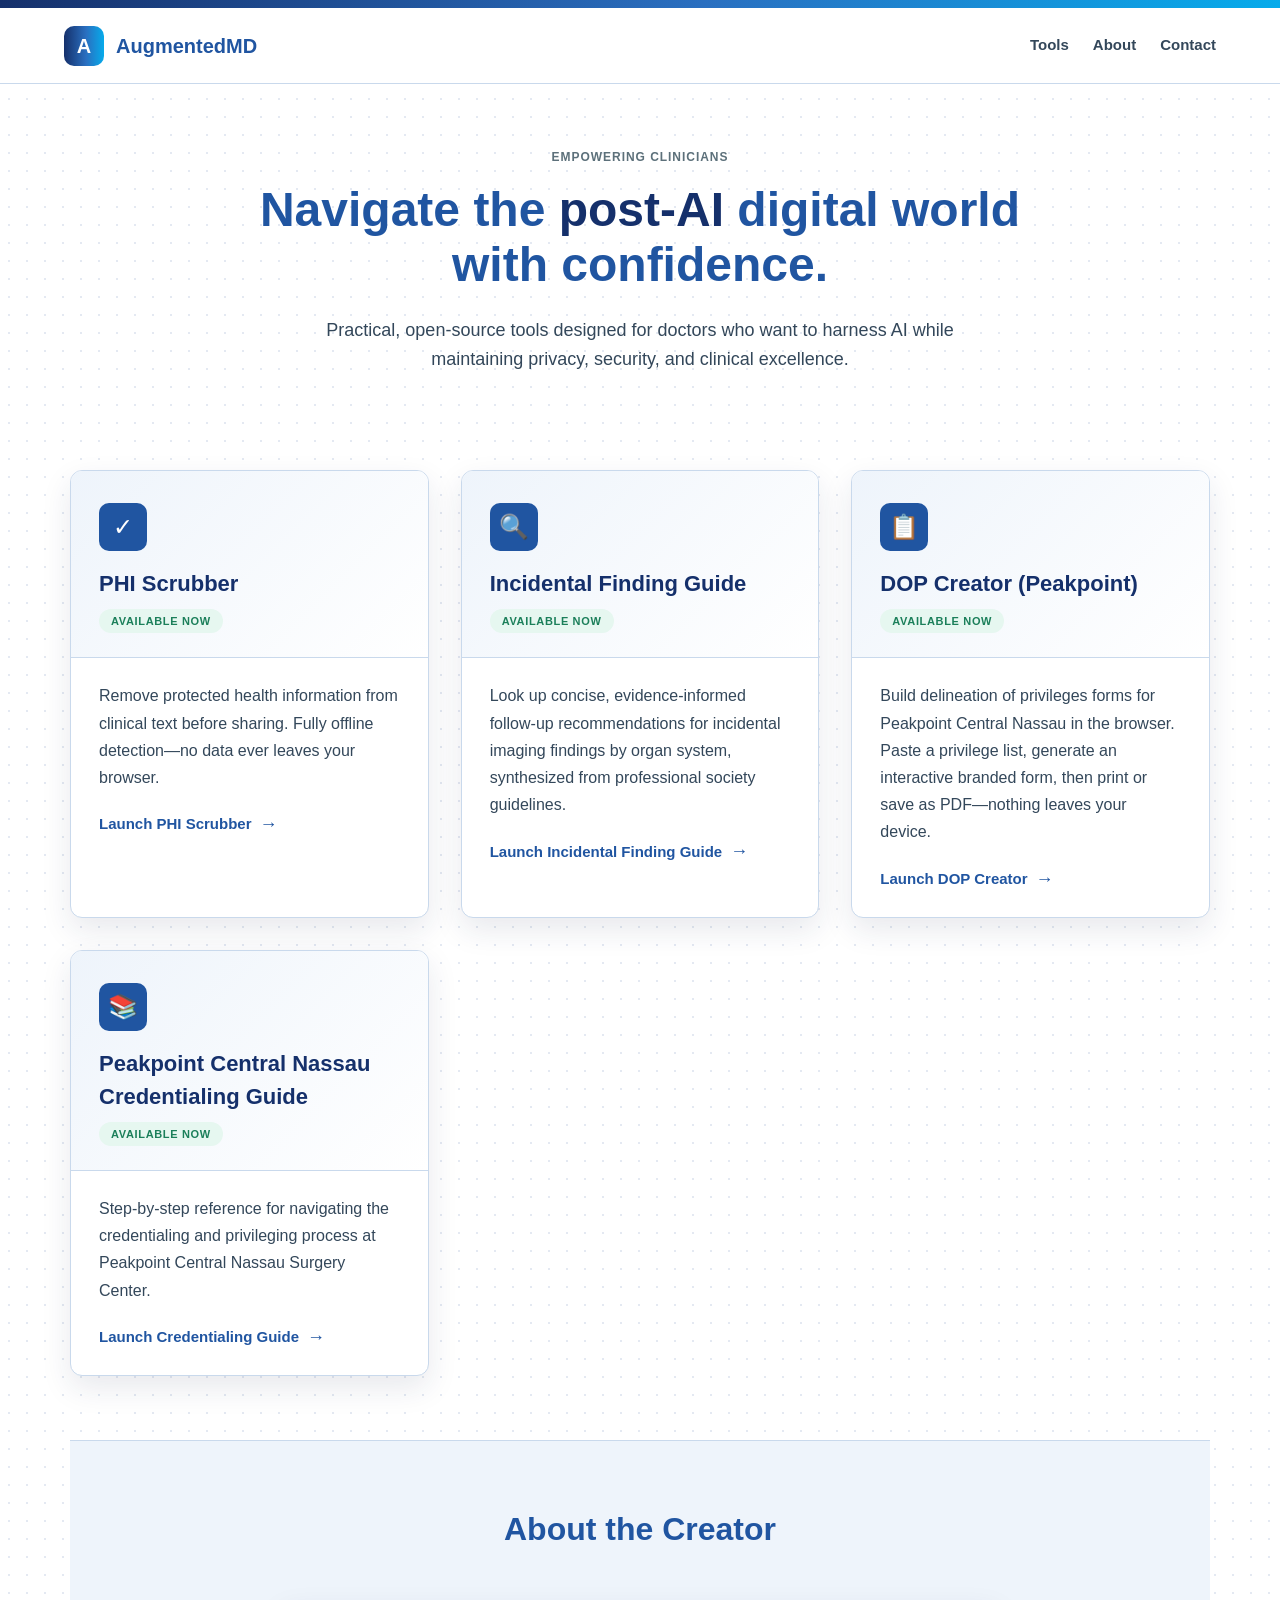
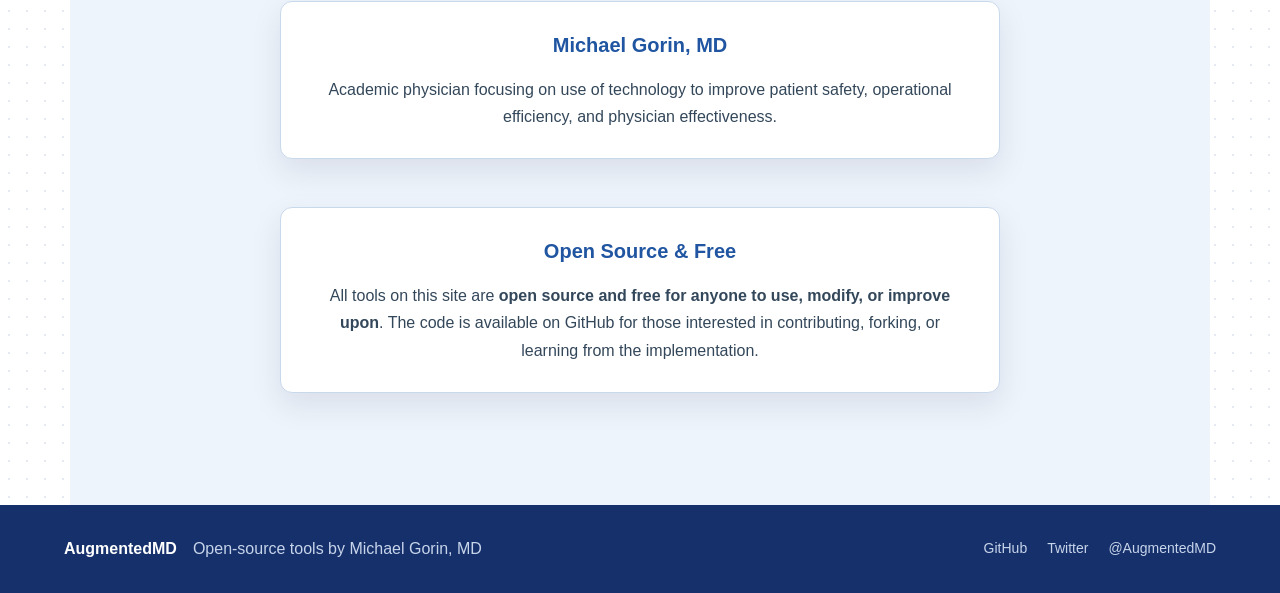
==== index.html @ 3ccab980 "Merge branch 'main' into cursor/tighten-hero-to-cards-spacing-9092" ====
<!doctype html>
<html lang="en">
<head>
  <meta charset="utf-8">
  <meta name="viewport" content="width=device-width,initial-scale=1">
  <title>AugmentedMD — Tools for the Post-AI Digital World</title>
  <style>
:root{
  --blue:#2055A1;
  --navy:#15306B;
  --teal:#06ABEB;
  --text:#33475A;
  --ink:#1F1F38;
  --card:#EEF4FB;
  --border:#C9D9EC;
  --white:#FFFFFF;
  --muted:#5C707A;
  --green:#1B7F5A;
  --green-bg:#E6F7F0;
  --brand-gradient:linear-gradient(90deg,#15306B 0%,#2A6FC0 55%,#06ABEB 100%);
  --font-sans:"Helvetica Neue",Arial,system-ui,sans-serif;
  --font-mono:"Courier New",ui-monospace,monospace;
  --radius-card:12px;
  --radius-btn:10px;
  --radius-pill:999px;
  --shadow-card:0 12px 30px rgba(27,42,74,.10);
  --shadow-hover:0 16px 40px rgba(27,42,74,.15);
}
*{box-sizing:border-box}
body{
  margin:0;
  color:var(--text);
  font-family:var(--font-sans);
  font-size:16px;
  line-height:1.5;
  background-color:var(--white);
  background-image:radial-gradient(#E4E9F2 1px,transparent 1px);
  background-size:18px 18px;
}
h1,h2,h3{color:var(--blue);font-weight:700}
a{color:var(--blue);text-decoration:none}
a:hover{text-decoration:underline}
.brand-bar{height:8px;background:var(--brand-gradient)}
.header{height:76px;padding:0 max(24px,5vw);border-bottom:1px solid var(--border);background:var(--white);display:flex;align-items:center;justify-content:space-between}
.brand{display:flex;align-items:center;gap:12px;color:var(--blue);font-size:20px;font-weight:700}
.logo{display:grid;place-items:center;width:40px;height:40px;border-radius:var(--radius-btn);color:var(--white);background:var(--brand-gradient);font-size:20px;font-weight:700}
.nav{display:flex;gap:24px;align-items:center}
.nav a{color:var(--text);font-weight:600;font-size:15px}
.nav a:hover{color:var(--blue)}
main{width:min(1140px,calc(100% - 40px));margin:auto}
.hero{max-width:820px;margin:64px auto 40px;text-align:center}
.eyebrow{color:var(--muted);font-size:12px;font-weight:700;letter-spacing:.08em;text-transform:uppercase}
h1{margin:16px 0;font-size:clamp(34px,4vw,48px);line-height:1.15}
h1 em{color:var(--navy);font-style:normal}
.sub{max-width:680px;margin:24px auto;font-size:18px;line-height:1.6}
.cta{display:inline-block;margin-top:32px;padding:14px 28px;border:0;border-radius:var(--radius-btn);color:var(--white);background:var(--blue);font-size:16px;font-weight:700;cursor:pointer;transition:all .2s}
.cta:hover{background:var(--navy);text-decoration:none;transform:translateY(-2px);box-shadow:0 8px 20px rgba(32,85,161,.3)}
.section{padding:64px 0}
#tools{padding-top:32px}
.section-title{text-align:center;margin-bottom:48px}
.section-title h2{margin:0;font-size:32px}
.section-title p{color:var(--muted);font-size:17px;margin:12px 0 0}
.tools-grid{display:grid;grid-template-columns:repeat(auto-fit,minmax(320px,1fr));gap:32px;margin-top:24px}
.tool-card{border:1px solid var(--border);border-radius:var(--radius-card);background:var(--white);box-shadow:var(--shadow-card);overflow:hidden;transition:all .3s}
.tool-card:hover{box-shadow:var(--shadow-hover);transform:translateY(-4px)}
.tool-header{padding:32px 28px 24px;background:linear-gradient(135deg,var(--card) 0%,var(--white) 100%);border-bottom:1px solid var(--border)}
.tool-icon{display:inline-grid;place-items:center;width:48px;height:48px;border-radius:var(--radius-btn);color:var(--white);background:var(--blue);font-size:24px;margin-bottom:16px}
.tool-card h3{margin:0 0 8px;font-size:22px;color:var(--navy)}
.tool-tag{display:inline-block;padding:4px 12px;border-radius:var(--radius-pill);color:var(--green);background:var(--green-bg);font-size:11px;font-weight:700;letter-spacing:.06em;text-transform:uppercase}
.tool-tag.coming{color:var(--muted);background:var(--card)}
.tool-body{padding:24px 28px}
.tool-body p{margin:0 0 20px;line-height:1.7}
.tool-links{display:flex;flex-direction:column;gap:12px}
.tool-link{display:inline-flex;align-items:center;gap:8px;color:var(--blue);font-weight:700;font-size:15px}
.tool-link:hover{text-decoration:underline}
.tool-link::after{content:'→';font-size:18px}
.tool-link.github{font-size:13px;opacity:0.8}
.tool-link.github::after{content:'↗'}
.about{background:var(--card);border-top:1px solid var(--border)}
.about-content{max-width:720px;margin:0 auto;text-align:center}
.about-content p{font-size:17px;line-height:1.8;margin-bottom:24px}
.mission{margin:48px 0;padding:28px 32px;border:1px solid var(--border);border-radius:var(--radius-card);background:var(--white);box-shadow:var(--shadow-card)}
.mission h3{margin:0 0 16px;font-size:20px}
.mission p{margin:0;font-size:16px;line-height:1.7}
footer{padding:32px max(24px,5vw);color:#C7D4EA;background:var(--navy);display:flex;justify-content:space-between;align-items:center;flex-wrap:wrap;gap:20px}
.footer-left{display:flex;align-items:center;gap:16px}
.footer-brand{font-weight:700;font-size:16px;color:var(--white)}
.footer-links{display:flex;gap:20px;flex-wrap:wrap}
.footer-links a{color:#C7D4EA;font-size:14px}
.footer-links a:hover{color:var(--white)}
@media(max-width:900px){
  .tools-grid{grid-template-columns:1fr}
  .nav{display:none}
}
@media(max-width:620px){
  main{width:calc(100% - 32px)}
  .header{height:64px;padding:0 16px}
  .hero{margin:48px auto 32px}
  .section{padding:48px 0}
  #tools{padding-top:24px}
  .section-title h2{font-size:28px}
  footer{flex-direction:column;text-align:center}
}
  </style>
</head>
<body>
  <div class="brand-bar"></div>
  <header class="header">
    <div class="brand">
      <span class="logo">A</span>
      <span>AugmentedMD</span>
    </div>
    <nav class="nav">
      <a href="#tools">Tools</a>
      <a href="#about">About</a>
      <a href="#contact">Contact</a>
    </nav>
  </header>
  
  <main>
    <section class="hero">
      <div class="eyebrow">Empowering Clinicians</div>
      <h1>Navigate the <em>post-AI</em> digital world with confidence.</h1>
      <p class="sub">Practical, open-source tools designed for doctors who want to harness AI while maintaining privacy, security, and clinical excellence.</p>
    </section>

    <section class="section" id="tools">
      <div class="tools-grid">
        <div class="tool-card">
          <div class="tool-header">
            <div class="tool-icon">&#10003;</div>
            <h3>PHI Scrubber</h3>
            <span class="tool-tag">Available Now</span>
          </div>
          <div class="tool-body">
            <p>Remove protected health information from clinical text before sharing. Fully offline detection—no data ever leaves your browser.</p>
            <div class="tool-links">
              <a href="https://phiscrubber.pages.dev/phi-scrubber" target="_blank" rel="noopener" class="tool-link">Launch PHI Scrubber</a>
            </div>
          </div>
        </div>

        <div class="tool-card">
          <div class="tool-header">
            <div class="tool-icon">&#128269;</div>
            <h3>Incidental Finding Guide</h3>
            <span class="tool-tag">Available Now</span>
          </div>
          <div class="tool-body">
            <p>Look up concise, evidence-informed follow-up recommendations for incidental imaging findings by organ system, synthesized from professional society guidelines.</p>
            <div class="tool-links">
              <a href="https://incidental-finding-guide.pages.dev/" target="_blank" rel="noopener" class="tool-link">Launch Incidental Finding Guide</a>
            </div>
          </div>
        </div>

        <div class="tool-card">
          <div class="tool-header">
            <div class="tool-icon">&#128203;</div>
            <h3>DOP Creator (Peakpoint)</h3>
            <span class="tool-tag">Available Now</span>
          </div>
          <div class="tool-body">
            <p>Build delineation of privileges forms for Peakpoint Central Nassau in the browser. Paste a privilege list, generate an interactive branded form, then print or save as PDF—nothing leaves your device.</p>
            <div class="tool-links">
              <a href="https://ppcn.pages.dev/" target="_blank" rel="noopener" class="tool-link">Launch DOP Creator</a>
            </div>
          </div>
        </div>

        <div class="tool-card">
          <div class="tool-header">
            <div class="tool-icon">&#128218;</div>
            <h3>Peakpoint Central Nassau Credentialing Guide</h3>
            <span class="tool-tag">Available Now</span>
          </div>
          <div class="tool-body">
            <p>Step-by-step reference for navigating the credentialing and privileging process at Peakpoint Central Nassau Surgery Center.</p>
            <div class="tool-links">
              <a href="https://ppcn-credentialing.pages.dev/" target="_blank" rel="noopener" class="tool-link">Launch Credentialing Guide</a>
            </div>
          </div>
        </div>
      </div>
    </section>

    <section class="section about" id="about">
      <div class="about-content">
        <div class="section-title">
          <h2>About the Creator</h2>
        </div>
        
        <div class="mission">
          <h3>Michael Gorin, MD</h3>
          <p>Academic physician focusing on use of technology to improve patient safety, operational efficiency, and physician effectiveness.</p>
        </div>
        
        <div class="mission">
          <h3>Open Source & Free</h3>
          <p>All tools on this site are <strong>open source and free for anyone to use, modify, or improve upon</strong>. The code is available on GitHub for those interested in contributing, forking, or learning from the implementation.</p>
        </div>
      </div>
    </section>
  </main>

  <footer id="contact">
    <div class="footer-left">
      <span class="footer-brand">AugmentedMD</span>
      <span>Open-source tools by Michael Gorin, MD</span>
    </div>
    <div class="footer-links">
      <a href="https://github.com/gorin-research-repo" target="_blank" rel="noopener">GitHub</a>
      <a href="https://twitter.com/michael_gorin" target="_blank" rel="noopener">Twitter</a>
      <a href="https://twitter.com/AugmentedMD" target="_blank" rel="noopener">@AugmentedMD</a>
    </div>
  </footer>

  <script>
// Smooth scrolling for anchor links
document.querySelectorAll('a[href^="#"]').forEach(anchor => {
  anchor.addEventListener('click', function (e) {
    e.preventDefault();
    const target = document.querySelector(this.getAttribute('href'));
    if (target) {
      target.scrollIntoView({
        behavior: 'smooth',
        block: 'start'
      });
    }
  });
});
  </script>
</body>
</html>
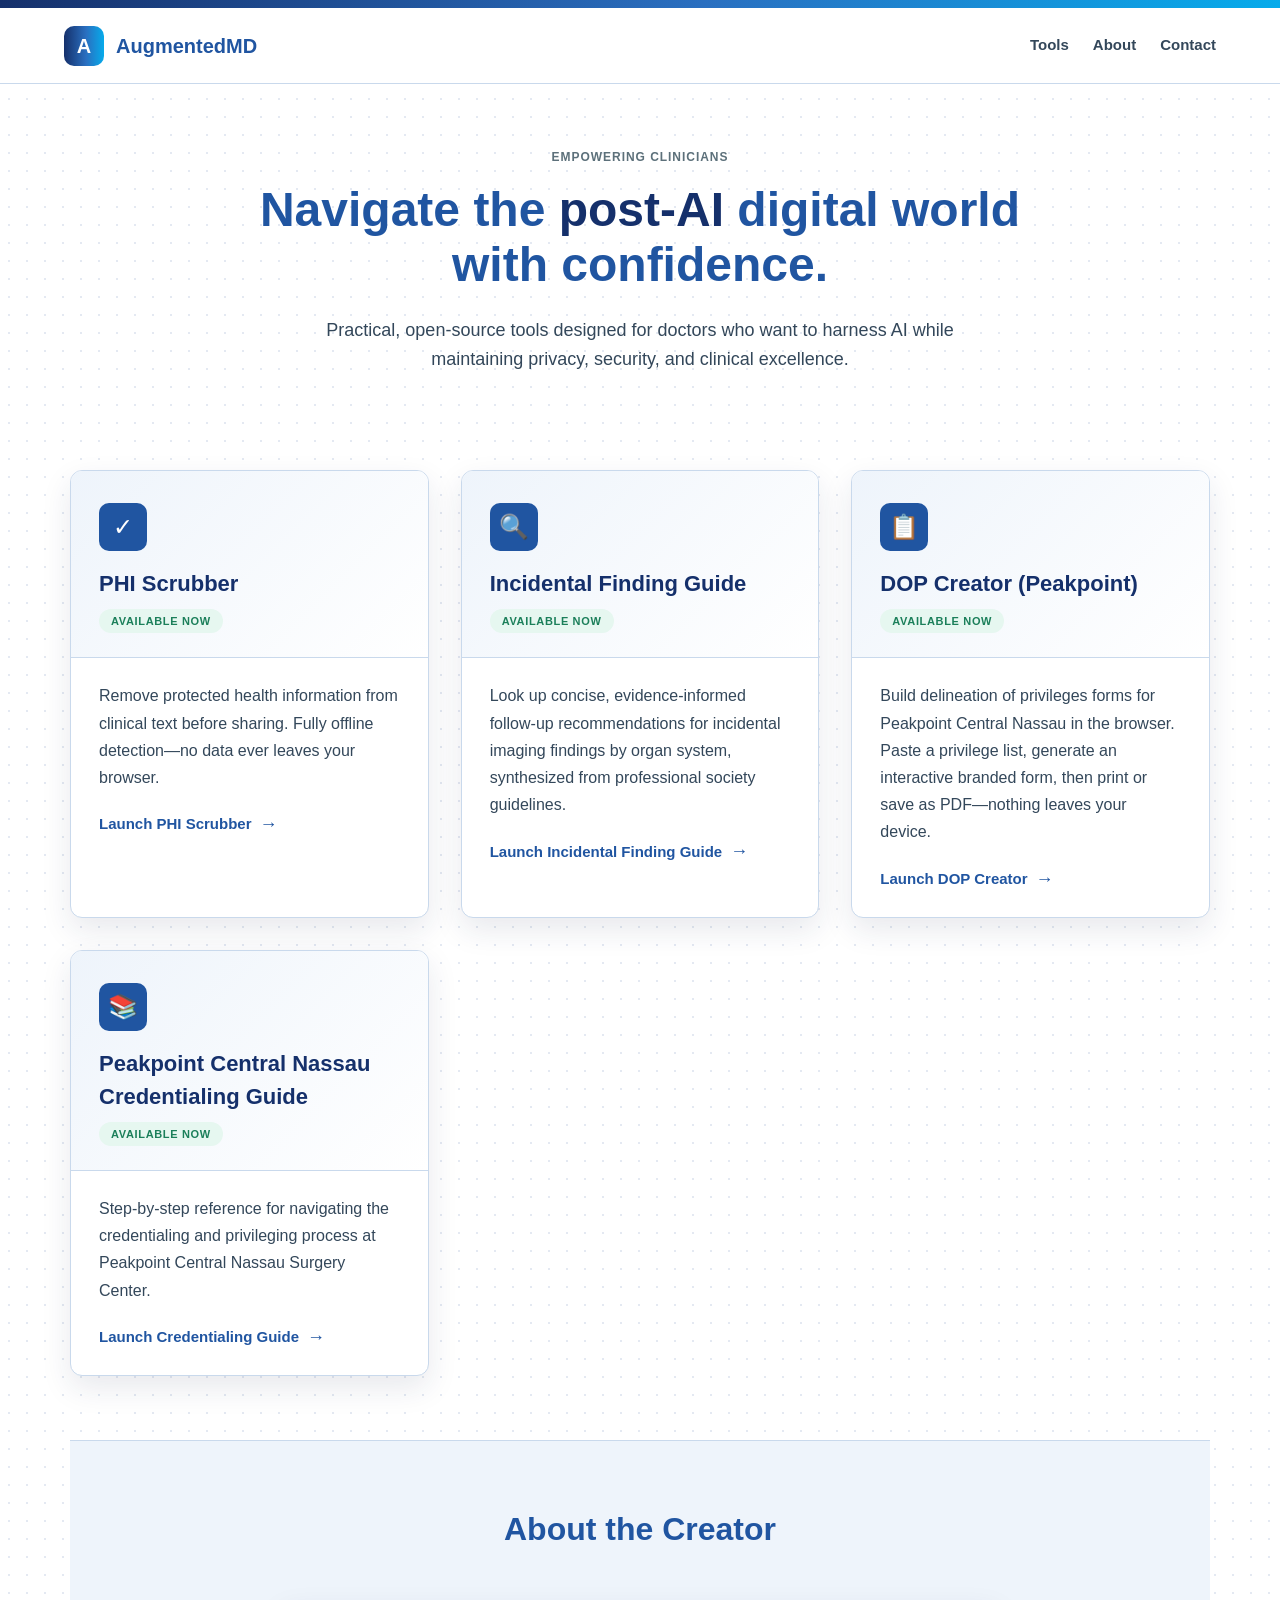
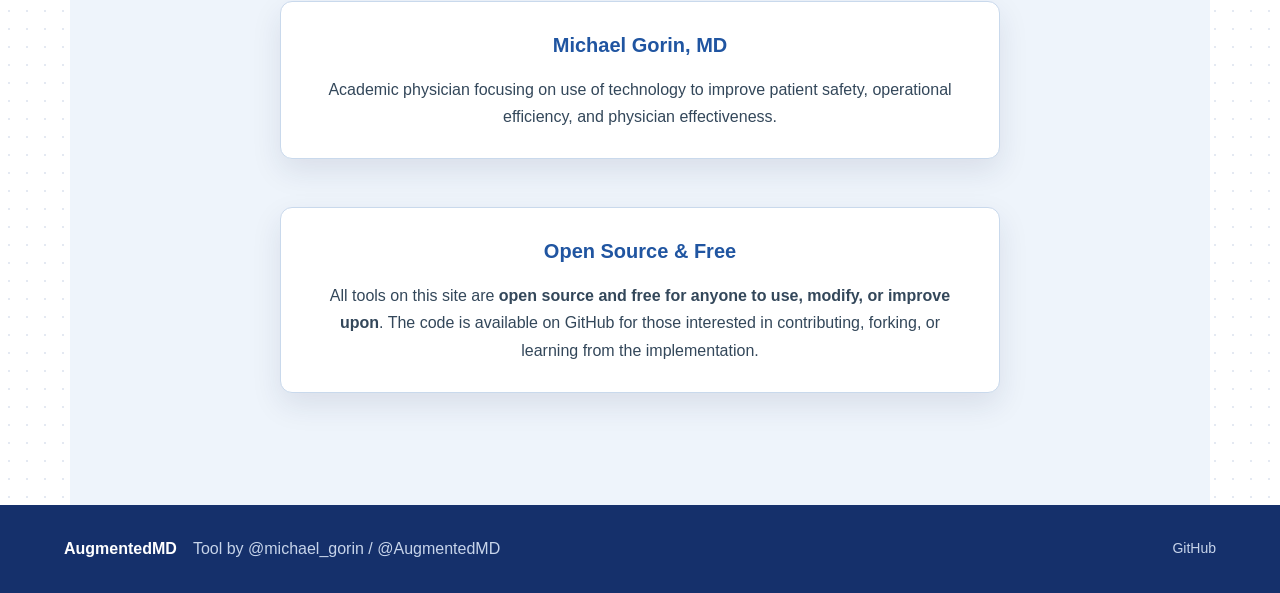
==== commit 218ab2d4: "Update footer credit to Tool by @michael_gorin / @AugmentedMD Replace the old open-source tools attr" ====
--- a/index.html
+++ b/index.html
@@ -84,6 +84,8 @@
 .mission p{margin:0;font-size:16px;line-height:1.7}
 footer{padding:32px max(24px,5vw);color:#C7D4EA;background:var(--navy);display:flex;justify-content:space-between;align-items:center;flex-wrap:wrap;gap:20px}
 .footer-left{display:flex;align-items:center;gap:16px}
+.footer-left a{color:#C7D4EA}
+.footer-left a:hover{color:var(--white)}
 .footer-brand{font-weight:700;font-size:16px;color:var(--white)}
 .footer-links{display:flex;gap:20px;flex-wrap:wrap}
 .footer-links a{color:#C7D4EA;font-size:14px}
@@ -206,12 +208,10 @@
   <footer id="contact">
     <div class="footer-left">
       <span class="footer-brand">AugmentedMD</span>
-      <span>Open-source tools by Michael Gorin, MD</span>
+      <span>Tool by <a href="https://twitter.com/michael_gorin" target="_blank" rel="noopener">@michael_gorin</a> / <a href="https://twitter.com/AugmentedMD" target="_blank" rel="noopener">@AugmentedMD</a></span>
     </div>
     <div class="footer-links">
       <a href="https://github.com/gorin-research-repo" target="_blank" rel="noopener">GitHub</a>
-      <a href="https://twitter.com/michael_gorin" target="_blank" rel="noopener">Twitter</a>
-      <a href="https://twitter.com/AugmentedMD" target="_blank" rel="noopener">@AugmentedMD</a>
     </div>
   </footer>
 
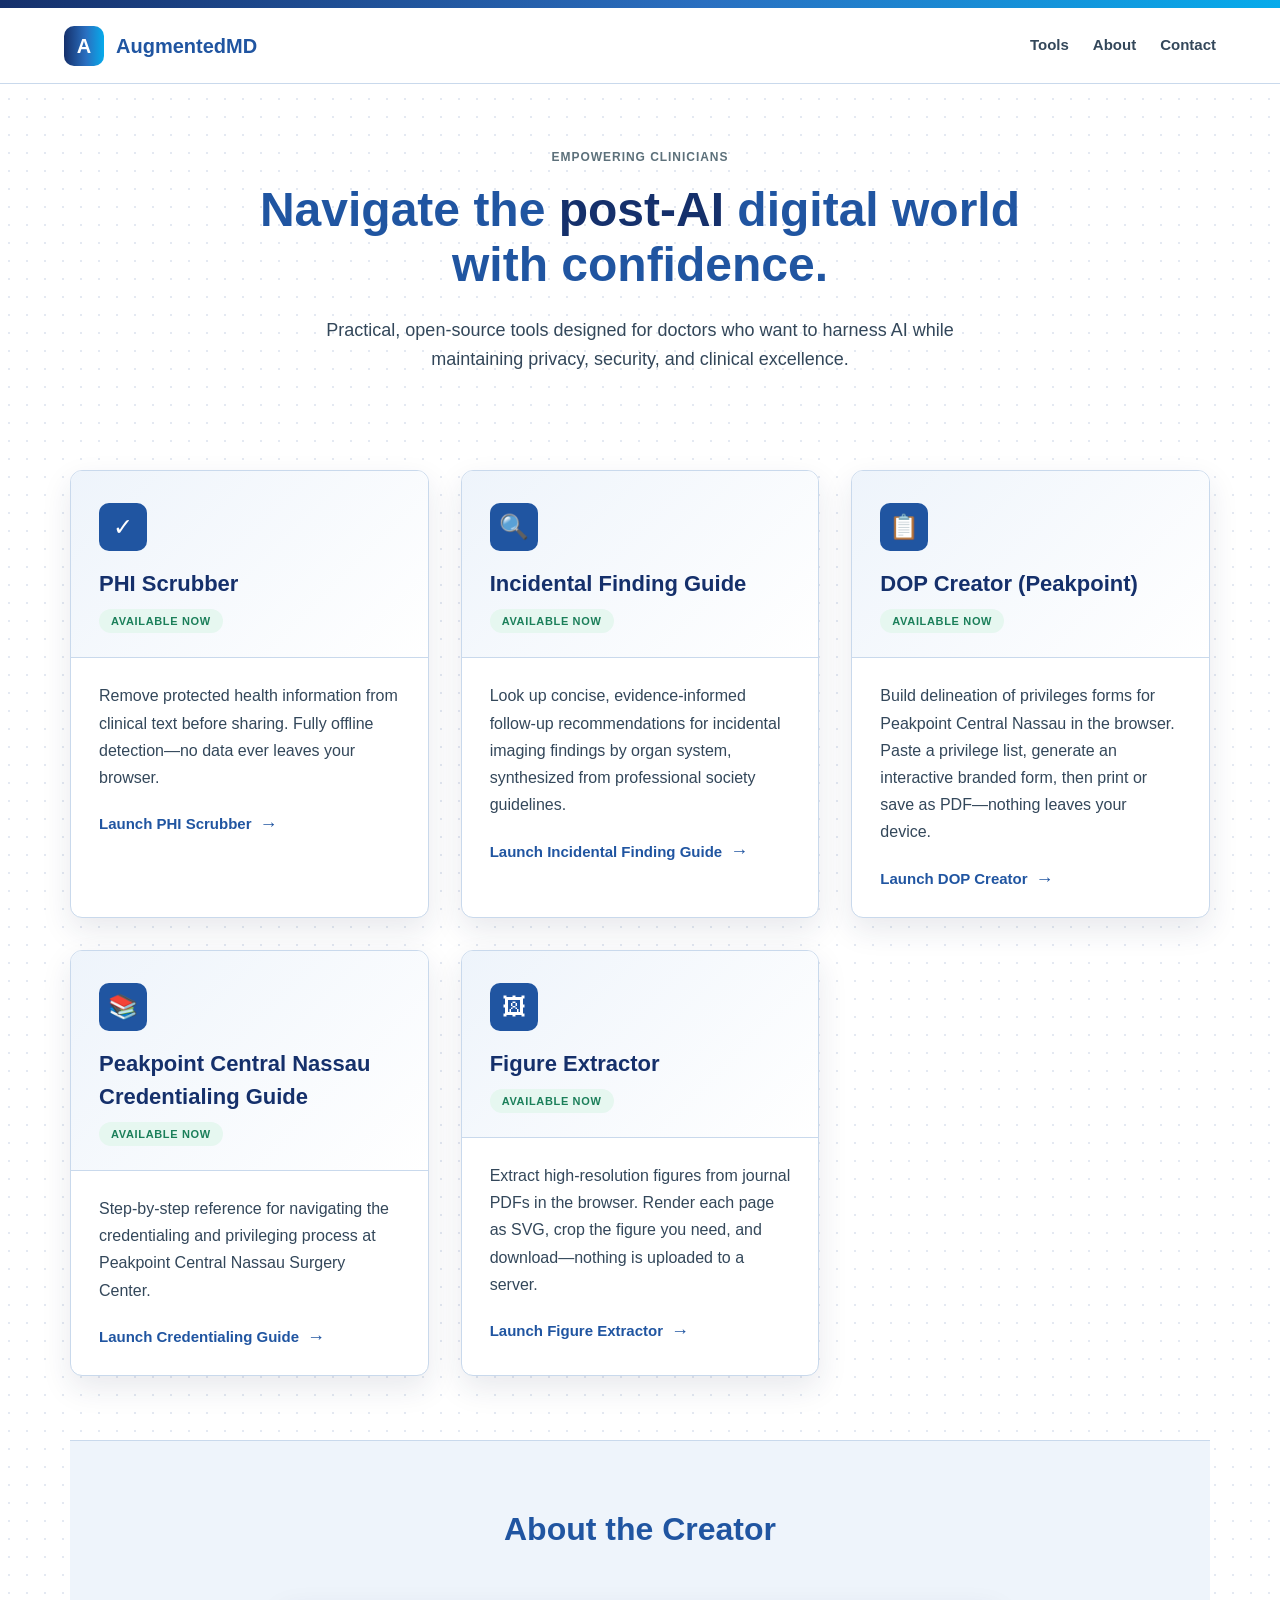
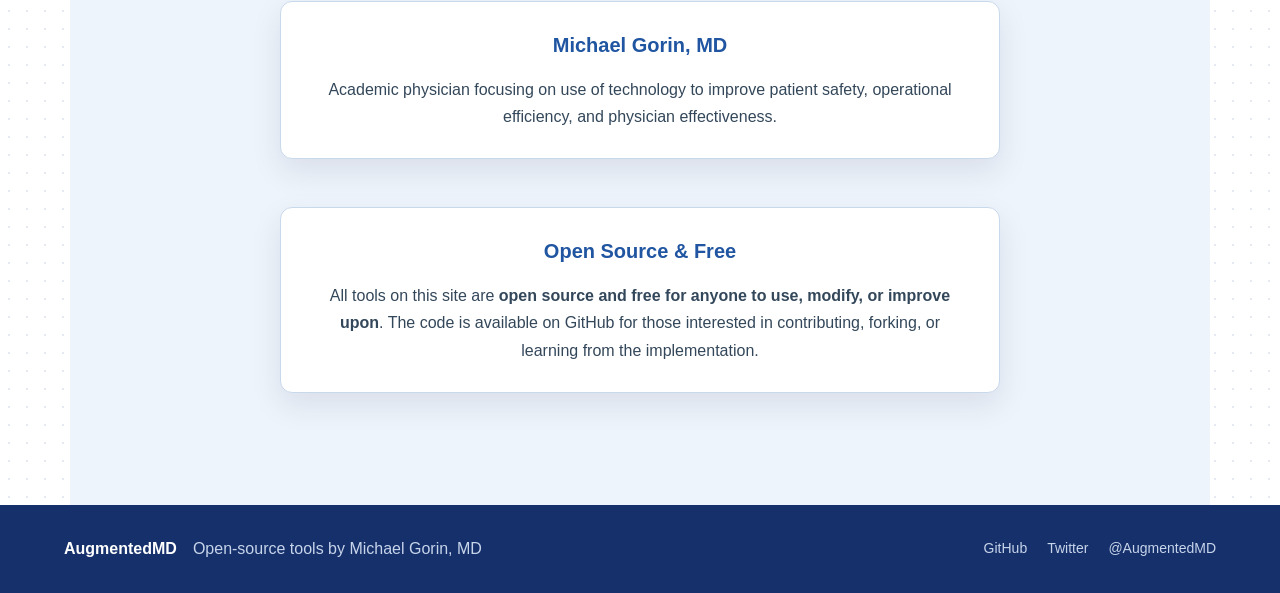
==== commit c3e1584a: "Add Figure Extractor tool card to landing page Surface the offline journal-figure crop tool alongsid" ====
--- a/index.html
+++ b/index.html
@@ -84,8 +84,6 @@
 .mission p{margin:0;font-size:16px;line-height:1.7}
 footer{padding:32px max(24px,5vw);color:#C7D4EA;background:var(--navy);display:flex;justify-content:space-between;align-items:center;flex-wrap:wrap;gap:20px}
 .footer-left{display:flex;align-items:center;gap:16px}
-.footer-left a{color:#C7D4EA}
-.footer-left a:hover{color:var(--white)}
 .footer-brand{font-weight:700;font-size:16px;color:var(--white)}
 .footer-links{display:flex;gap:20px;flex-wrap:wrap}
 .footer-links a{color:#C7D4EA;font-size:14px}
@@ -183,6 +181,20 @@
             </div>
           </div>
         </div>
+
+        <div class="tool-card">
+          <div class="tool-header">
+            <div class="tool-icon">&#128444;</div>
+            <h3>Figure Extractor</h3>
+            <span class="tool-tag">Available Now</span>
+          </div>
+          <div class="tool-body">
+            <p>Extract high-resolution figures from journal PDFs in the browser. Render each page as SVG, crop the figure you need, and download—nothing is uploaded to a server.</p>
+            <div class="tool-links">
+              <a href="https://figure-extractor.pages.dev/" target="_blank" rel="noopener" class="tool-link">Launch Figure Extractor</a>
+            </div>
+          </div>
+        </div>
       </div>
     </section>
 
@@ -208,10 +220,12 @@
   <footer id="contact">
     <div class="footer-left">
       <span class="footer-brand">AugmentedMD</span>
-      <span>Tool by <a href="https://twitter.com/michael_gorin" target="_blank" rel="noopener">@michael_gorin</a> / <a href="https://twitter.com/AugmentedMD" target="_blank" rel="noopener">@AugmentedMD</a></span>
+      <span>Open-source tools by Michael Gorin, MD</span>
     </div>
     <div class="footer-links">
       <a href="https://github.com/gorin-research-repo" target="_blank" rel="noopener">GitHub</a>
+      <a href="https://twitter.com/michael_gorin" target="_blank" rel="noopener">Twitter</a>
+      <a href="https://twitter.com/AugmentedMD" target="_blank" rel="noopener">@AugmentedMD</a>
     </div>
   </footer>
 
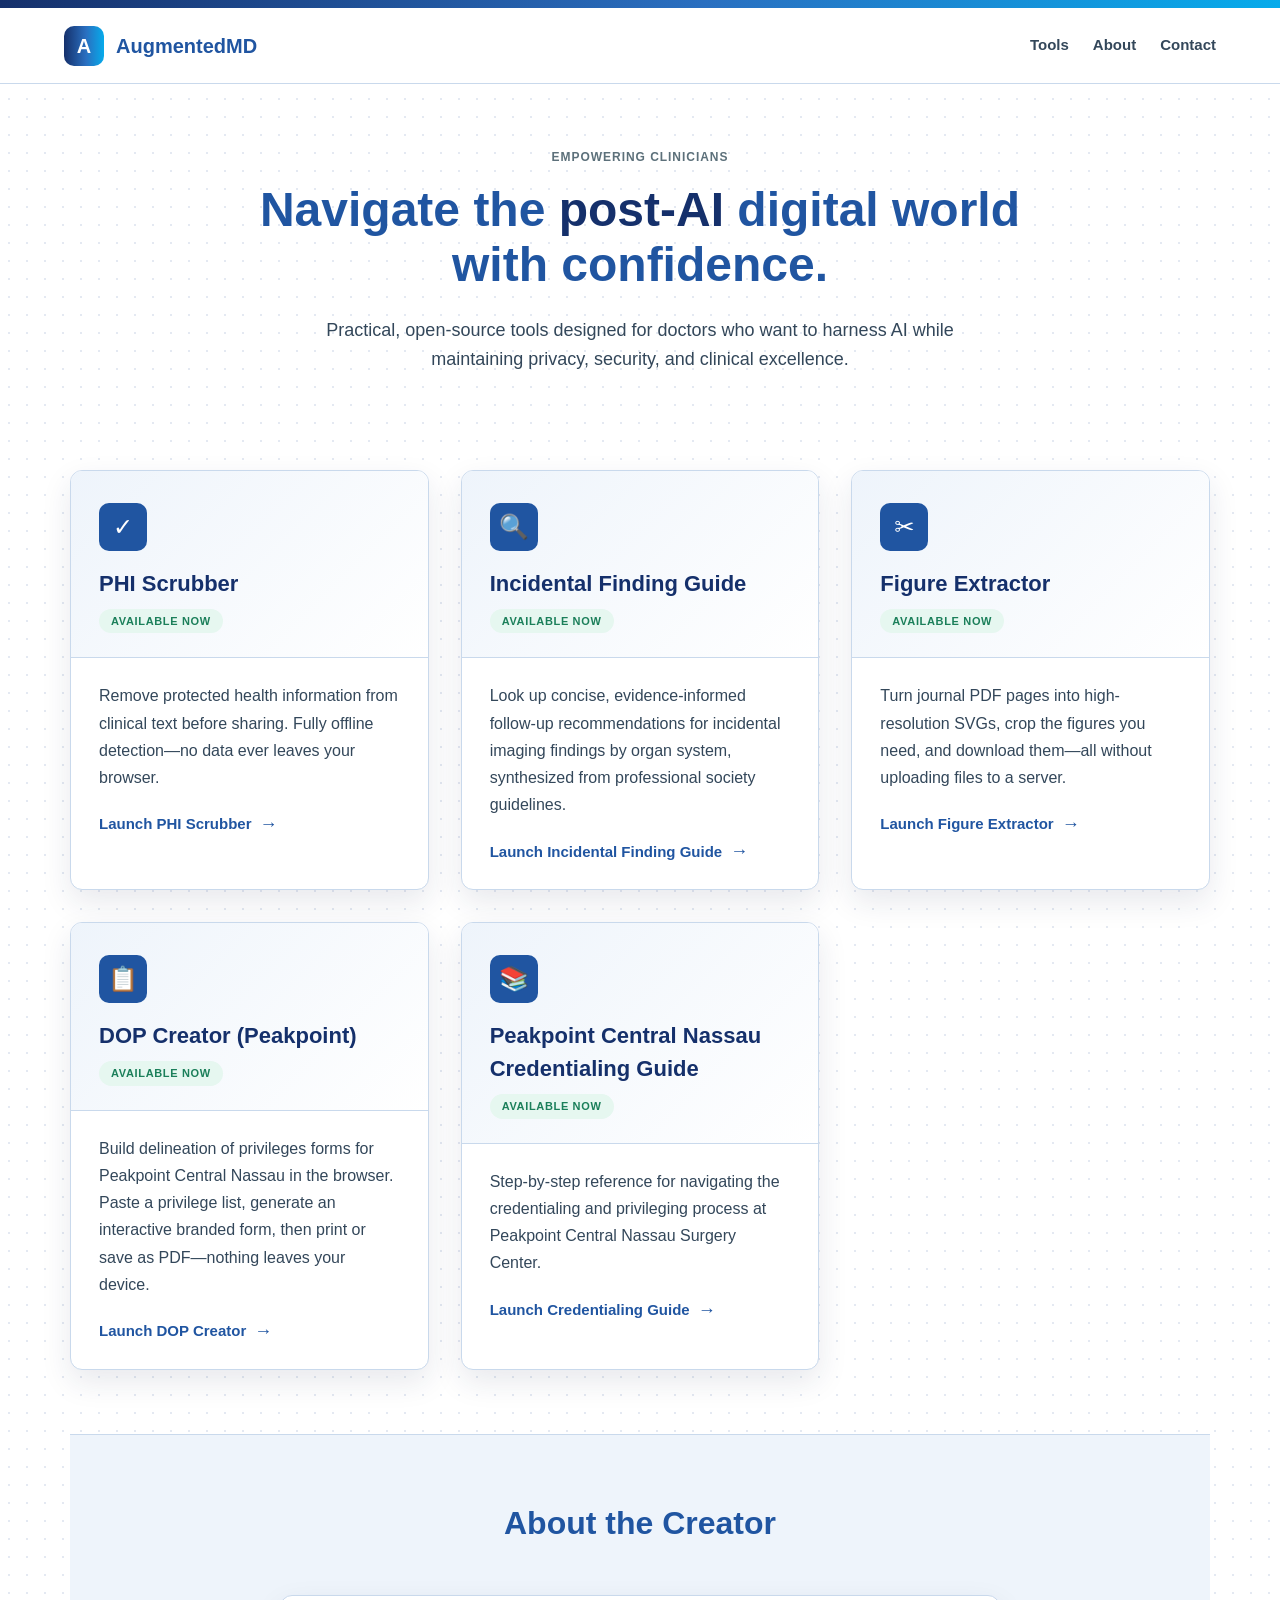
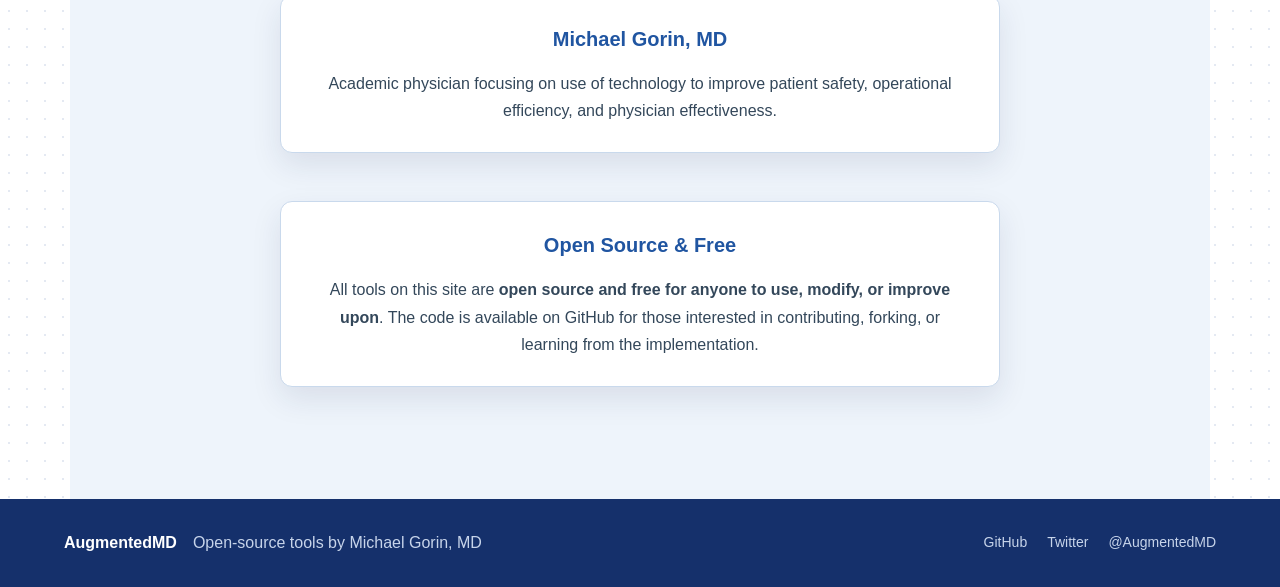
==== commit 75383173: "Add Figure Extractor tool card Co-authored-by: gorin-research-repo <gorin-research-repo@users.norepl" ====
--- a/index.html
+++ b/index.html
@@ -156,6 +156,20 @@
 
         <div class="tool-card">
           <div class="tool-header">
+            <div class="tool-icon">&#9986;</div>
+            <h3>Figure Extractor</h3>
+            <span class="tool-tag">Available Now</span>
+          </div>
+          <div class="tool-body">
+            <p>Turn journal PDF pages into high-resolution SVGs, crop the figures you need, and download them—all without uploading files to a server.</p>
+            <div class="tool-links">
+              <a href="https://figure-extractor.pages.dev/" target="_blank" rel="noopener" class="tool-link">Launch Figure Extractor</a>
+            </div>
+          </div>
+        </div>
+
+        <div class="tool-card">
+          <div class="tool-header">
             <div class="tool-icon">&#128203;</div>
             <h3>DOP Creator (Peakpoint)</h3>
             <span class="tool-tag">Available Now</span>
@@ -178,20 +192,6 @@
             <p>Step-by-step reference for navigating the credentialing and privileging process at Peakpoint Central Nassau Surgery Center.</p>
             <div class="tool-links">
               <a href="https://ppcn-credentialing.pages.dev/" target="_blank" rel="noopener" class="tool-link">Launch Credentialing Guide</a>
-            </div>
-          </div>
-        </div>
-
-        <div class="tool-card">
-          <div class="tool-header">
-            <div class="tool-icon">&#128444;</div>
-            <h3>Figure Extractor</h3>
-            <span class="tool-tag">Available Now</span>
-          </div>
-          <div class="tool-body">
-            <p>Extract high-resolution figures from journal PDFs in the browser. Render each page as SVG, crop the figure you need, and download—nothing is uploaded to a server.</p>
-            <div class="tool-links">
-              <a href="https://figure-extractor.pages.dev/" target="_blank" rel="noopener" class="tool-link">Launch Figure Extractor</a>
             </div>
           </div>
         </div>
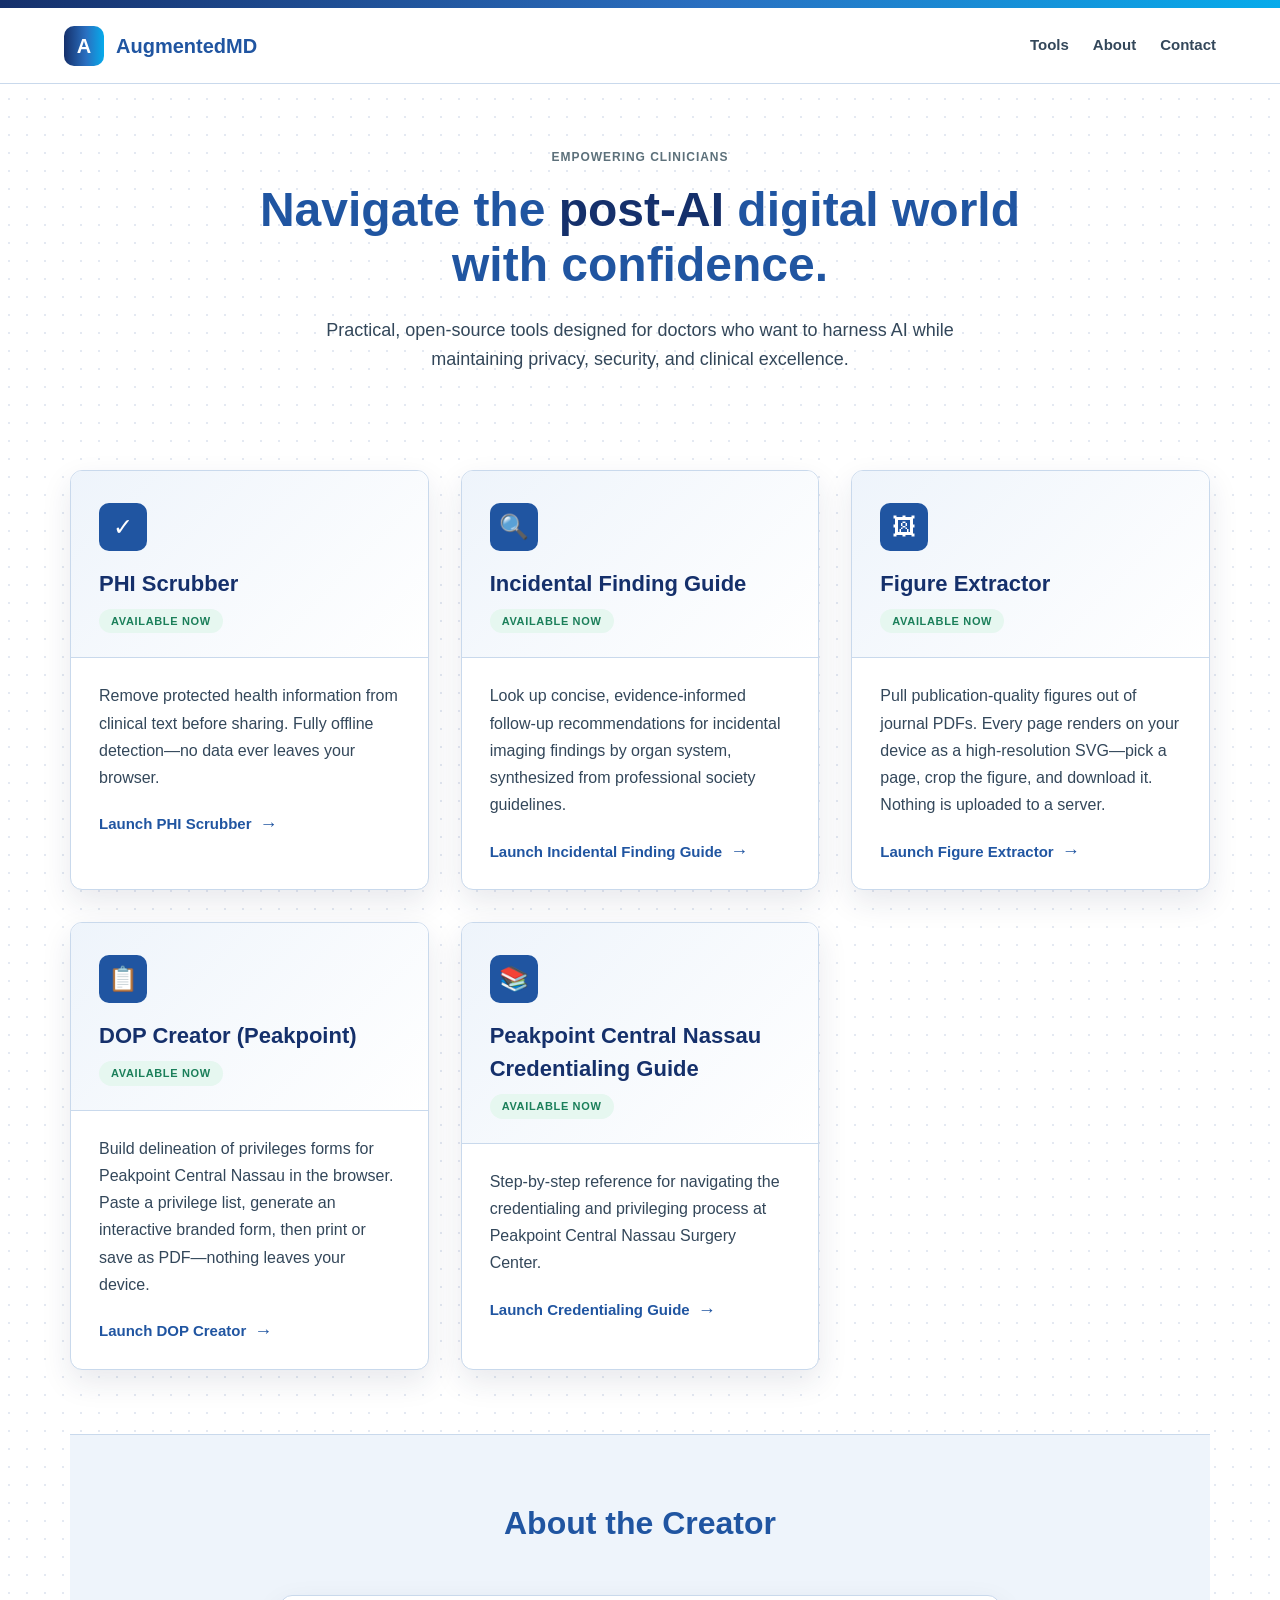
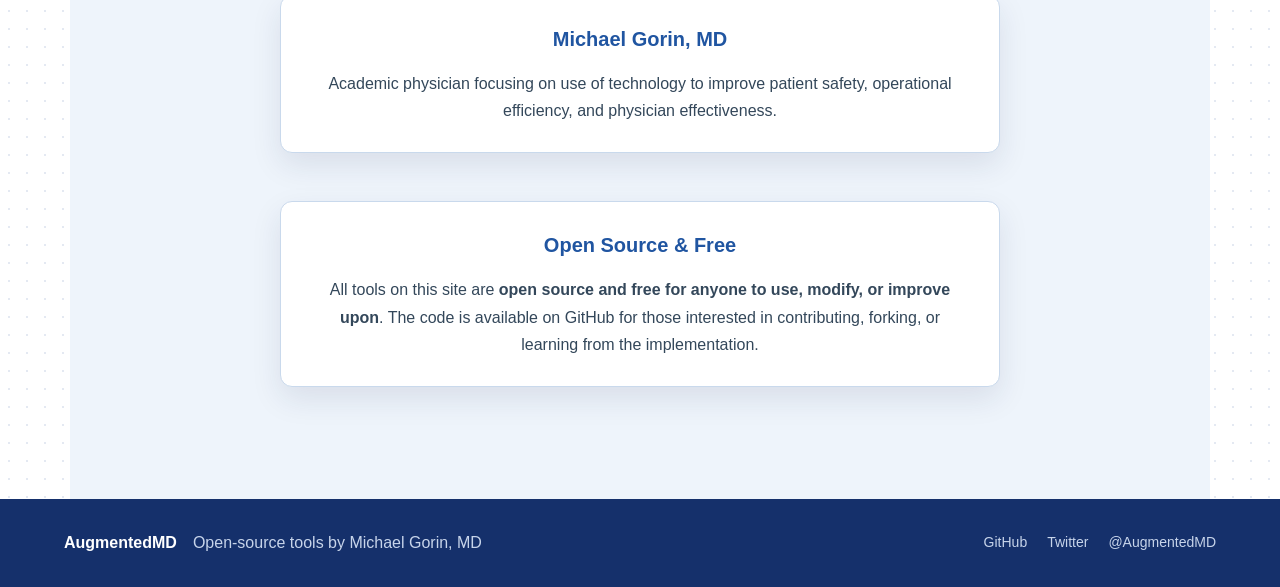
==== commit e8c44187: "Add Figure Extractor tool card Co-authored-by: gorin-research-repo <gorin-research-repo@users.norepl" ====
--- a/index.html
+++ b/index.html
@@ -156,12 +156,12 @@
 
         <div class="tool-card">
           <div class="tool-header">
-            <div class="tool-icon">&#9986;</div>
+            <div class="tool-icon">&#128444;</div>
             <h3>Figure Extractor</h3>
             <span class="tool-tag">Available Now</span>
           </div>
           <div class="tool-body">
-            <p>Turn journal PDF pages into high-resolution SVGs, crop the figures you need, and download them—all without uploading files to a server.</p>
+            <p>Pull publication-quality figures out of journal PDFs. Every page renders on your device as a high-resolution SVG—pick a page, crop the figure, and download it. Nothing is uploaded to a server.</p>
             <div class="tool-links">
               <a href="https://figure-extractor.pages.dev/" target="_blank" rel="noopener" class="tool-link">Launch Figure Extractor</a>
             </div>
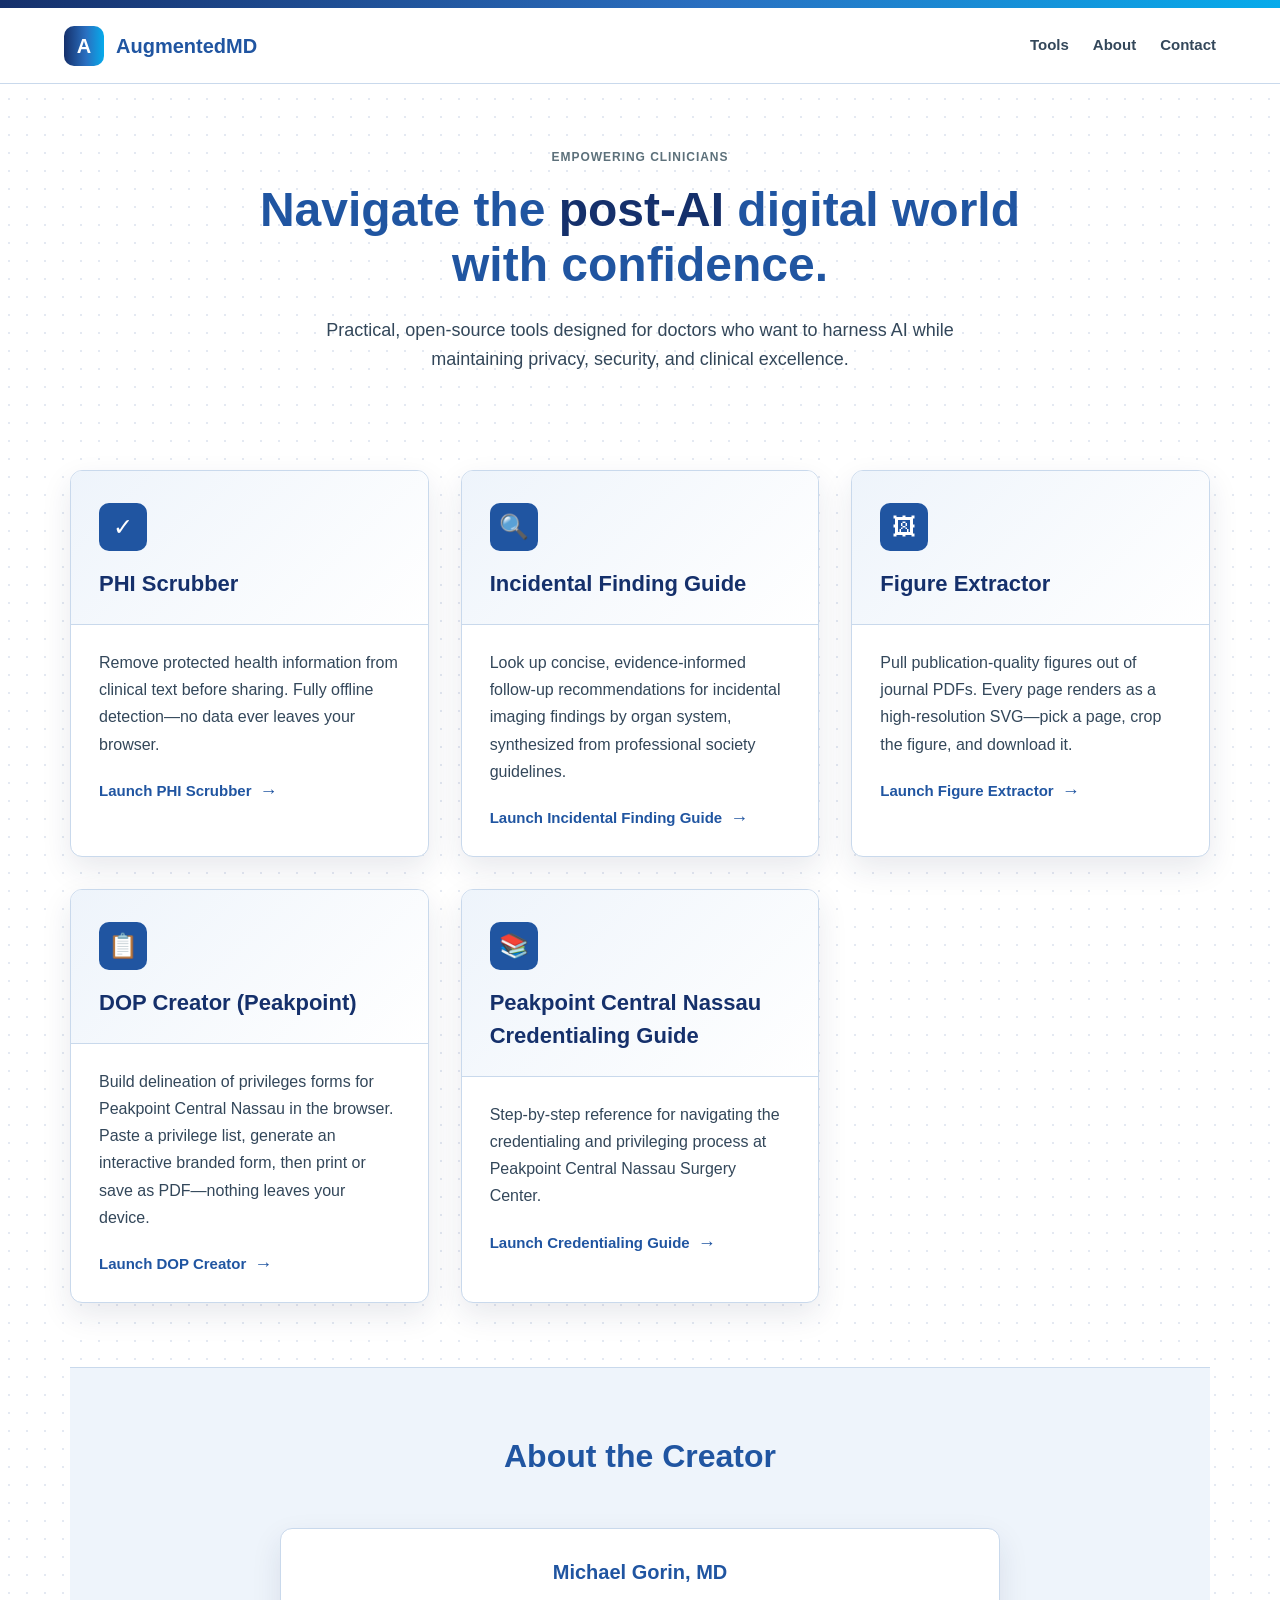
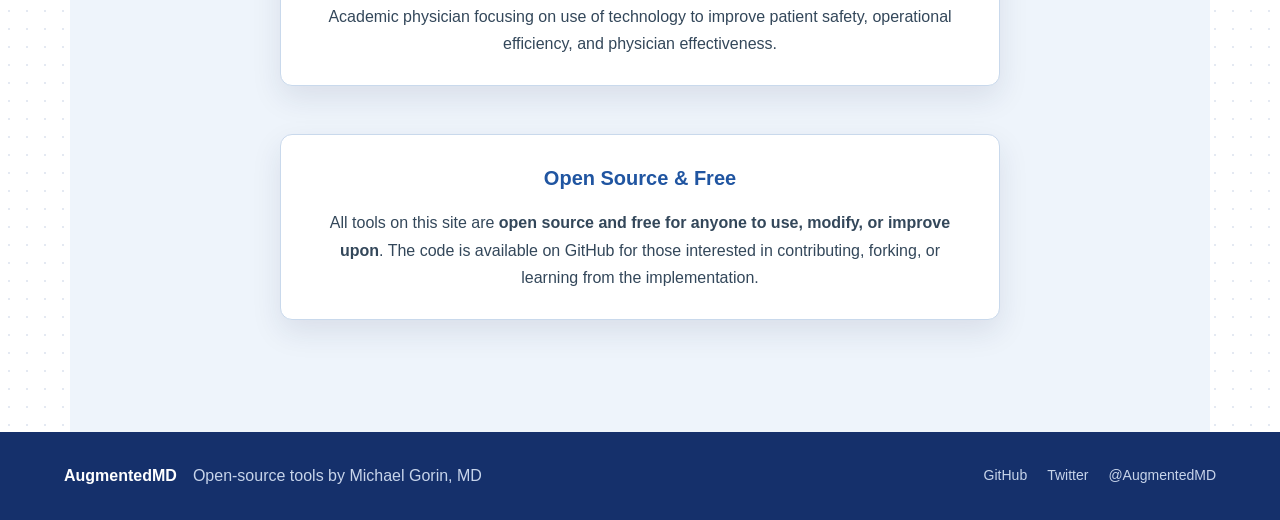
==== commit 62ce15a4: "Remove Available Now status pills and trim Figure Extractor copy Co-authored-by: gorin-research-repo" ====
--- a/index.html
+++ b/index.html
@@ -65,9 +65,7 @@
 .tool-card:hover{box-shadow:var(--shadow-hover);transform:translateY(-4px)}
 .tool-header{padding:32px 28px 24px;background:linear-gradient(135deg,var(--card) 0%,var(--white) 100%);border-bottom:1px solid var(--border)}
 .tool-icon{display:inline-grid;place-items:center;width:48px;height:48px;border-radius:var(--radius-btn);color:var(--white);background:var(--blue);font-size:24px;margin-bottom:16px}
-.tool-card h3{margin:0 0 8px;font-size:22px;color:var(--navy)}
-.tool-tag{display:inline-block;padding:4px 12px;border-radius:var(--radius-pill);color:var(--green);background:var(--green-bg);font-size:11px;font-weight:700;letter-spacing:.06em;text-transform:uppercase}
-.tool-tag.coming{color:var(--muted);background:var(--card)}
+.tool-card h3{margin:0;font-size:22px;color:var(--navy)}
 .tool-body{padding:24px 28px}
 .tool-body p{margin:0 0 20px;line-height:1.7}
 .tool-links{display:flex;flex-direction:column;gap:12px}
@@ -130,7 +128,6 @@
           <div class="tool-header">
             <div class="tool-icon">&#10003;</div>
             <h3>PHI Scrubber</h3>
-            <span class="tool-tag">Available Now</span>
           </div>
           <div class="tool-body">
             <p>Remove protected health information from clinical text before sharing. Fully offline detection—no data ever leaves your browser.</p>
@@ -144,7 +141,6 @@
           <div class="tool-header">
             <div class="tool-icon">&#128269;</div>
             <h3>Incidental Finding Guide</h3>
-            <span class="tool-tag">Available Now</span>
           </div>
           <div class="tool-body">
             <p>Look up concise, evidence-informed follow-up recommendations for incidental imaging findings by organ system, synthesized from professional society guidelines.</p>
@@ -158,10 +154,9 @@
           <div class="tool-header">
             <div class="tool-icon">&#128444;</div>
             <h3>Figure Extractor</h3>
-            <span class="tool-tag">Available Now</span>
-          </div>
-          <div class="tool-body">
-            <p>Pull publication-quality figures out of journal PDFs. Every page renders on your device as a high-resolution SVG—pick a page, crop the figure, and download it. Nothing is uploaded to a server.</p>
+          </div>
+          <div class="tool-body">
+            <p>Pull publication-quality figures out of journal PDFs. Every page renders as a high-resolution SVG—pick a page, crop the figure, and download it.</p>
             <div class="tool-links">
               <a href="https://figure-extractor.pages.dev/" target="_blank" rel="noopener" class="tool-link">Launch Figure Extractor</a>
             </div>
@@ -172,7 +167,6 @@
           <div class="tool-header">
             <div class="tool-icon">&#128203;</div>
             <h3>DOP Creator (Peakpoint)</h3>
-            <span class="tool-tag">Available Now</span>
           </div>
           <div class="tool-body">
             <p>Build delineation of privileges forms for Peakpoint Central Nassau in the browser. Paste a privilege list, generate an interactive branded form, then print or save as PDF—nothing leaves your device.</p>
@@ -186,7 +180,6 @@
           <div class="tool-header">
             <div class="tool-icon">&#128218;</div>
             <h3>Peakpoint Central Nassau Credentialing Guide</h3>
-            <span class="tool-tag">Available Now</span>
           </div>
           <div class="tool-body">
             <p>Step-by-step reference for navigating the credentialing and privileging process at Peakpoint Central Nassau Surgery Center.</p>
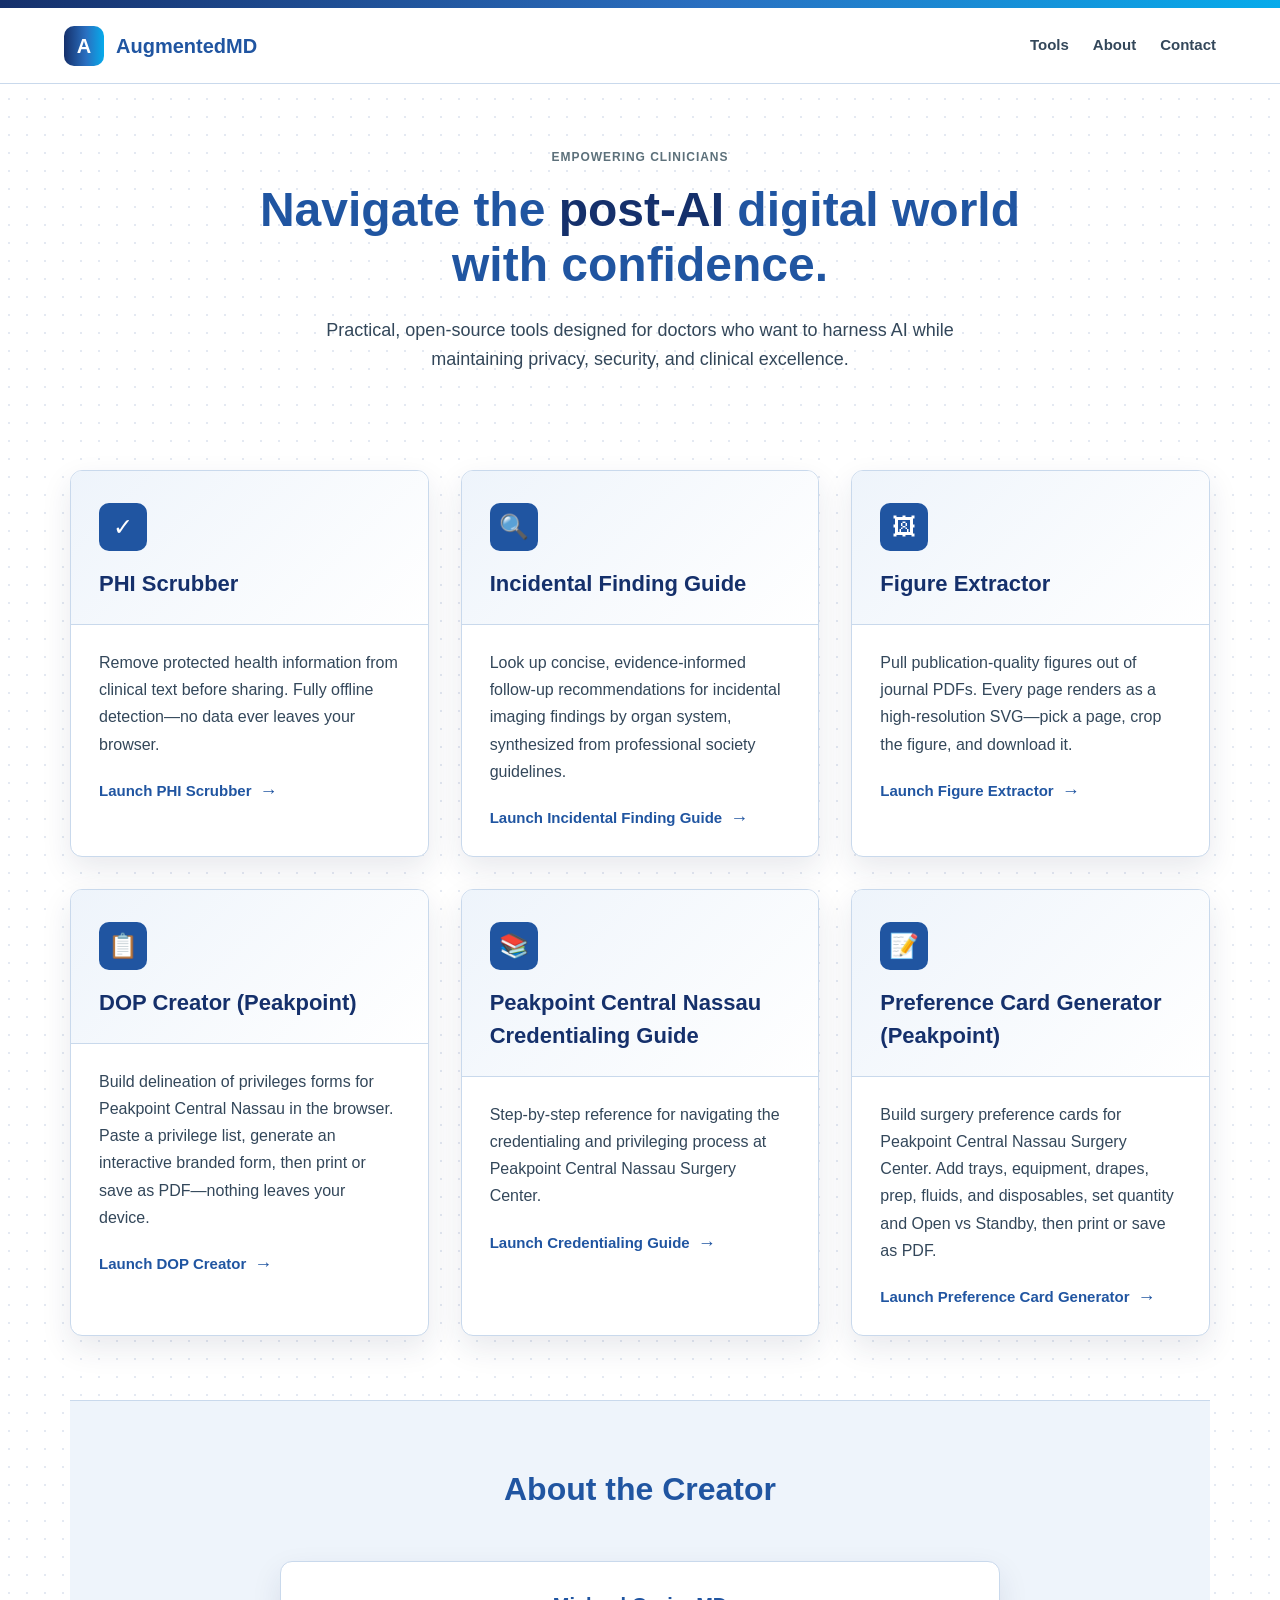
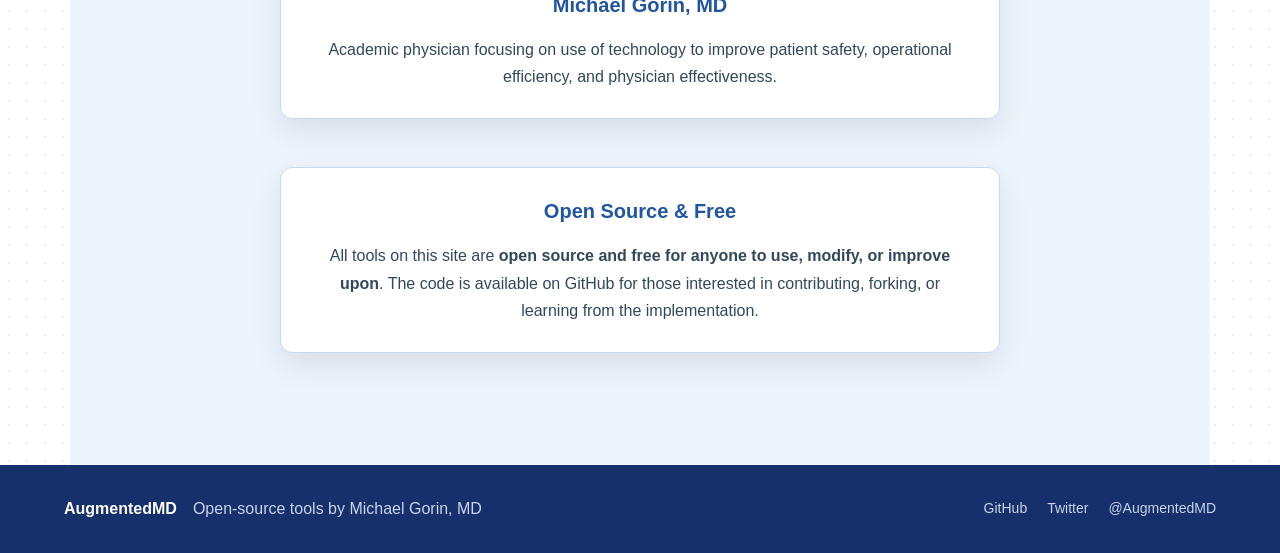
==== commit 9a19ee15: "Add Preference Card Generator tool card Link the Peakpoint Central Nassau surgery preference card ge" ====
--- a/index.html
+++ b/index.html
@@ -64,7 +64,8 @@
 .tool-card{border:1px solid var(--border);border-radius:var(--radius-card);background:var(--white);box-shadow:var(--shadow-card);overflow:hidden;transition:all .3s}
 .tool-card:hover{box-shadow:var(--shadow-hover);transform:translateY(-4px)}
 .tool-header{padding:32px 28px 24px;background:linear-gradient(135deg,var(--card) 0%,var(--white) 100%);border-bottom:1px solid var(--border)}
-.tool-icon{display:inline-grid;place-items:center;width:48px;height:48px;border-radius:var(--radius-btn);color:var(--white);background:var(--blue);font-size:24px;margin-bottom:16px}
+.tool-icon{display:inline-grid;place-items:center;width:48px;height:48px;border-radius:var(--radius-btn);color:var(--white);background:var(--blue);font-size:24px;margin-bottom:16px;transition:all .2s}
+a.tool-icon:hover{background:var(--navy);text-decoration:none;transform:translateY(-2px);box-shadow:0 8px 20px rgba(32,85,161,.3)}
 .tool-card h3{margin:0;font-size:22px;color:var(--navy)}
 .tool-body{padding:24px 28px}
 .tool-body p{margin:0 0 20px;line-height:1.7}
@@ -126,7 +127,7 @@
       <div class="tools-grid">
         <div class="tool-card">
           <div class="tool-header">
-            <div class="tool-icon">&#10003;</div>
+            <a href="https://phiscrubber.pages.dev/phi-scrubber" target="_blank" rel="noopener" class="tool-icon" aria-label="Launch PHI Scrubber">&#10003;</a>
             <h3>PHI Scrubber</h3>
           </div>
           <div class="tool-body">
@@ -139,7 +140,7 @@
 
         <div class="tool-card">
           <div class="tool-header">
-            <div class="tool-icon">&#128269;</div>
+            <a href="https://incidental-finding-guide.pages.dev/" target="_blank" rel="noopener" class="tool-icon" aria-label="Launch Incidental Finding Guide">&#128269;</a>
             <h3>Incidental Finding Guide</h3>
           </div>
           <div class="tool-body">
@@ -152,7 +153,7 @@
 
         <div class="tool-card">
           <div class="tool-header">
-            <div class="tool-icon">&#128444;</div>
+            <a href="https://figure-extractor.pages.dev/" target="_blank" rel="noopener" class="tool-icon" aria-label="Launch Figure Extractor">&#128444;</a>
             <h3>Figure Extractor</h3>
           </div>
           <div class="tool-body">
@@ -165,7 +166,7 @@
 
         <div class="tool-card">
           <div class="tool-header">
-            <div class="tool-icon">&#128203;</div>
+            <a href="https://ppcn.pages.dev/" target="_blank" rel="noopener" class="tool-icon" aria-label="Launch DOP Creator">&#128203;</a>
             <h3>DOP Creator (Peakpoint)</h3>
           </div>
           <div class="tool-body">
@@ -178,13 +179,26 @@
 
         <div class="tool-card">
           <div class="tool-header">
-            <div class="tool-icon">&#128218;</div>
+            <a href="https://ppcn-credentialing.pages.dev/" target="_blank" rel="noopener" class="tool-icon" aria-label="Launch Credentialing Guide">&#128218;</a>
             <h3>Peakpoint Central Nassau Credentialing Guide</h3>
           </div>
           <div class="tool-body">
             <p>Step-by-step reference for navigating the credentialing and privileging process at Peakpoint Central Nassau Surgery Center.</p>
             <div class="tool-links">
               <a href="https://ppcn-credentialing.pages.dev/" target="_blank" rel="noopener" class="tool-link">Launch Credentialing Guide</a>
+            </div>
+          </div>
+        </div>
+
+        <div class="tool-card">
+          <div class="tool-header">
+            <a href="https://preference-card-generator.pages.dev/" target="_blank" rel="noopener" class="tool-icon" aria-label="Launch Preference Card Generator">&#128221;</a>
+            <h3>Preference Card Generator (Peakpoint)</h3>
+          </div>
+          <div class="tool-body">
+            <p>Build surgery preference cards for Peakpoint Central Nassau Surgery Center. Add trays, equipment, drapes, prep, fluids, and disposables, set quantity and Open vs Standby, then print or save as PDF.</p>
+            <div class="tool-links">
+              <a href="https://preference-card-generator.pages.dev/" target="_blank" rel="noopener" class="tool-link">Launch Preference Card Generator</a>
             </div>
           </div>
         </div>
